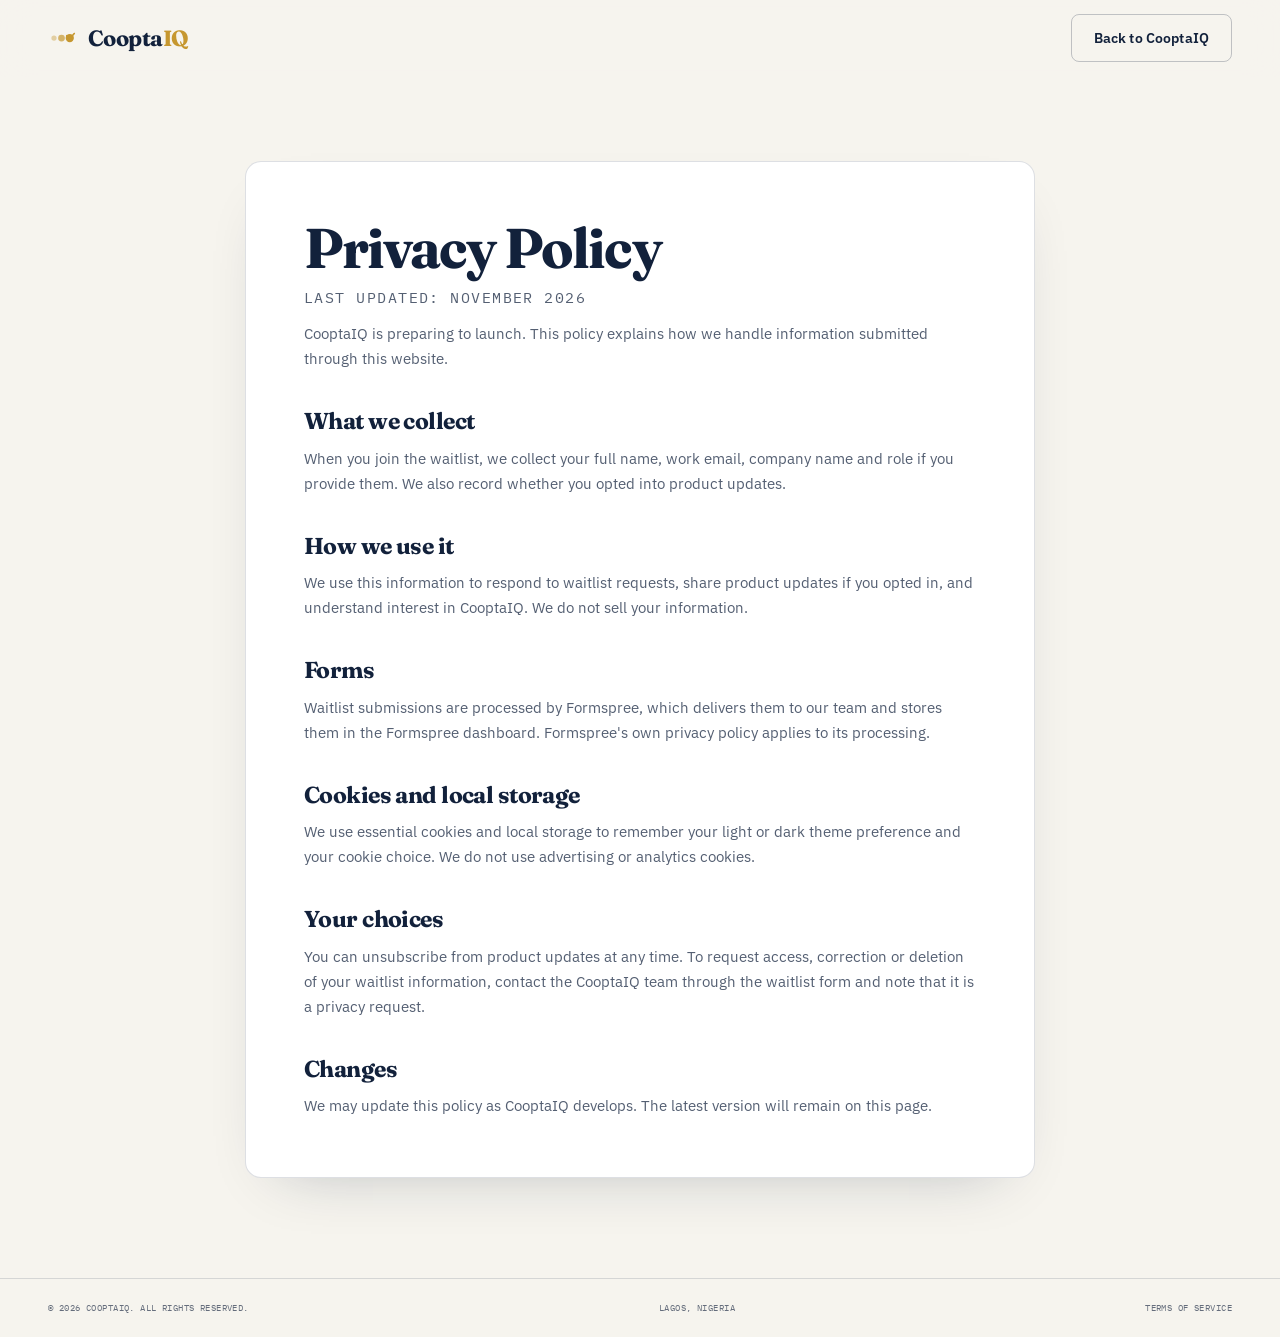
==== privacy.html @ c696b738 "Redesign landing page for broader CooptaIQ platform" ====
<!DOCTYPE html>
<html lang="en" data-theme="light">
<head>
  <meta charset="UTF-8">
  <meta name="viewport" content="width=device-width, initial-scale=1.0">
  <title>Privacy Policy — CooptaIQ</title>
  <meta name="description" content="How CooptaIQ handles information submitted through the CooptaIQ waitlist.">
  <meta name="theme-color" content="#F6F4EE">
  <script>
    (function () {
      var saved = null;
      try { saved = localStorage.getItem('cooptaiq-theme'); } catch (error) {}
      if (saved !== 'light' && saved !== 'dark') {
        var match = document.cookie.match(/(?:^|; )cooptaiq_theme=(light|dark)/);
        saved = match ? match[1] : null;
      }
      if (saved === 'light' || saved === 'dark') {
        document.documentElement.setAttribute('data-theme', saved);
        if (saved === 'dark') {
          document.querySelector('meta[name="theme-color"]').setAttribute('content', '#12213B');
        }
      }
    })();
  </script>
  <link rel="icon" href="assets/favicon.svg" type="image/svg+xml">
  <link rel="preconnect" href="https://fonts.googleapis.com">
  <link rel="preconnect" href="https://fonts.gstatic.com" crossorigin>
  <link href="https://fonts.googleapis.com/css2?family=Fraunces:ital,opsz,wght@0,9..144,400;0,9..144,600;0,9..144,700;1,9..144,400;1,9..144,600&family=IBM+Plex+Mono:wght@400;500&family=IBM+Plex+Sans:wght@400;500;600&display=swap" rel="stylesheet">
  <link rel="stylesheet" href="styles.css">
</head>
<body>
  <a class="skip-link" href="#main">Skip to content</a>

  <header class="site-header">
    <div class="container header-inner">
      <a class="brand" href="index.html" aria-label="CooptaIQ home">
        <svg class="brand-mark" width="30" height="30" viewBox="0 0 40 40" fill="none" aria-hidden="true">
          <circle cx="8" cy="20" r="3.5" fill="#C6972F" opacity="0.4"/>
          <circle cx="18" cy="20" r="4.5" fill="#C6972F" opacity="0.7"/>
          <circle cx="29" cy="20" r="5.5" fill="#C6972F"/>
          <polyline points="25,17 29,21 35,14" stroke="#C6972F" stroke-width="2.2" stroke-linecap="round" stroke-linejoin="round"/>
        </svg>
        <span class="brand-word">Coopta<span>IQ</span></span>
      </a>
      <a class="btn btn--secondary" href="index.html">Back to CooptaIQ</a>
    </div>
  </header>

  <main class="legal-main" id="main">
    <div class="container">
      <article class="legal-card">
        <h1>Privacy Policy</h1>
        <p class="legal-meta">Last updated: November 2026</p>

        <p>CooptaIQ is preparing to launch. This policy explains how we handle information submitted through this website.</p>

        <h2>What we collect</h2>
        <p>When you join the waitlist, we collect your full name, work email, company name and role if you provide them. We also record whether you opted into product updates.</p>

        <h2>How we use it</h2>
        <p>We use this information to respond to waitlist requests, share product updates if you opted in, and understand interest in CooptaIQ. We do not sell your information.</p>

        <h2>Forms</h2>
        <p>Waitlist submissions are processed by Formspree, which delivers them to our team and stores them in the Formspree dashboard. Formspree's own privacy policy applies to its processing.</p>

        <h2>Cookies and local storage</h2>
        <p>We use essential cookies and local storage to remember your light or dark theme preference and your cookie choice. We do not use advertising or analytics cookies.</p>

        <h2>Your choices</h2>
        <p>You can unsubscribe from product updates at any time. To request access, correction or deletion of your waitlist information, contact the CooptaIQ team through the waitlist form and note that it is a privacy request.</p>

        <h2>Changes</h2>
        <p>We may update this policy as CooptaIQ develops. The latest version will remain on this page.</p>
      </article>
    </div>
  </main>

  <footer class="legal-footer">
    <div class="container">
      <p>&copy; 2026 CooptaIQ. All rights reserved.</p>
      <p>Lagos, Nigeria</p>
      <a href="terms.html">Terms of Service</a>
    </div>
  </footer>
</body>
</html>
---- styles.css ----
/* =========================================================
   CooptaIQ — landing page
   Brand system: Ink Navy / Brass / Paper
   ========================================================= */

*, *::before, *::after { box-sizing: border-box; }
* { margin: 0; }

:root {
  --navy: #12213B;
  --navy-80: #1E3558;
  --navy-60: #2A4A7A;
  --brass: #C6972F;
  --brass-light: #E8C06A;
  --brass-tint: #FDF3DC;
  --paper: #F6F4EE;
  --paper-dark: #ECEAE3;
  --white: #FFFFFF;
  --slate: #6B7280;

  --page: #F6F4EE;
  --surface: #FFFFFF;
  --soft: #ECEAE3;
  --ink: #12213B;
  --muted: rgba(18, 33, 59, 0.72);
  --faint: rgba(18, 33, 59, 0.64);
  --line: rgba(18, 33, 59, 0.14);
  --line-strong: rgba(18, 33, 59, 0.24);
  --header-bg: rgba(246, 244, 238, 0.92);
  --hero-bg: #F6F4EE;
  --hero-ink: #12213B;
  --band-bg: #12213B;
  --band-ink: #F6F4EE;
  --band-muted: rgba(246, 244, 238, 0.74);
  --band-faint: rgba(246, 244, 238, 0.54);
  --band-line: rgba(246, 244, 238, 0.16);
  --band-card: rgba(246, 244, 238, 0.055);
  --cta-bg: #12213B;
  --cta-ink: #F6F4EE;
  --panel: #F6F4EE;
  --footer-bg: #12213B;
  --footer-ink: #F6F4EE;
  --focus: #12213B;
  --shadow: 0 24px 60px -36px rgba(18, 33, 59, 0.3);
  --shadow-lg: 0 42px 100px -46px rgba(18, 33, 59, 0.46);

  --serif: "Fraunces", "Iowan Old Style", Georgia, serif;
  --sans: "IBM Plex Sans", "Helvetica Neue", Arial, sans-serif;
  --mono: "IBM Plex Mono", "Courier New", monospace;
  --max: 1200px;
  --gutter: clamp(20px, 4vw, 48px);
  --radius: 16px;
  --radius-sm: 8px;
  --ease: cubic-bezier(0.22, 0.61, 0.36, 1);
}

[data-theme="dark"] {
  --page: #12213B;
  --surface: #1E3558;
  --soft: #1E3558;
  --ink: #F6F4EE;
  --muted: rgba(246, 244, 238, 0.74);
  --faint: rgba(246, 244, 238, 0.55);
  --line: rgba(246, 244, 238, 0.16);
  --line-strong: rgba(246, 244, 238, 0.28);
  --header-bg: rgba(18, 33, 59, 0.92);
  --hero-bg: #12213B;
  --hero-ink: #FFFFFF;
  --band-bg: #1E3558;
  --band-ink: #F6F4EE;
  --band-muted: rgba(246, 244, 238, 0.74);
  --band-faint: rgba(246, 244, 238, 0.55);
  --band-line: rgba(246, 244, 238, 0.16);
  --band-card: rgba(246, 244, 238, 0.06);
  --cta-bg: #1E3558;
  --cta-ink: #F6F4EE;
  --panel: #F6F4EE;
  --footer-bg: #12213B;
  --footer-ink: #F6F4EE;
  --focus: #E8C06A;
  --shadow: 0 24px 60px -32px rgba(0, 0, 0, 0.55);
  --shadow-lg: 0 42px 100px -42px rgba(0, 0, 0, 0.72);
}

html {
  scroll-behavior: smooth;
  -webkit-text-size-adjust: 100%;
  color-scheme: light;
}

[data-theme="dark"] { color-scheme: dark; }

body {
  min-height: 100vh;
  background: var(--page);
  color: var(--ink);
  font-family: var(--sans);
  font-size: 16px;
  line-height: 1.65;
  -webkit-font-smoothing: antialiased;
  text-rendering: optimizeLegibility;
}

img, svg { display: block; }
a { color: inherit; }
button, input { font: inherit; color: inherit; }
button { cursor: pointer; }
ul, ol { list-style: none; padding: 0; }
[hidden] { display: none !important; }

::selection { background: var(--brass); color: var(--navy); }

:focus-visible {
  outline: 2px solid var(--focus);
  outline-offset: 3px;
}

.section--band :focus-visible,
.site-footer :focus-visible {
  outline-color: var(--brass-light);
}

.product-frame :focus-visible,
.waitlist-card :focus-visible,
.cookie-banner :focus-visible {
  outline-color: var(--navy);
}

main:focus { outline: none; }

.container {
  width: min(calc(100% - (var(--gutter) * 2)), var(--max));
  margin-inline: auto;
}

.sr-only {
  position: absolute !important;
  width: 1px;
  height: 1px;
  padding: 0;
  margin: -1px;
  overflow: hidden;
  clip: rect(0, 0, 0, 0);
  white-space: nowrap;
  border: 0;
}

.skip-link {
  position: fixed;
  top: 14px;
  left: 14px;
  z-index: 200;
  display: inline-flex;
  align-items: center;
  min-height: 44px;
  padding: 10px 16px;
  background: var(--brass);
  color: var(--navy);
  font-family: var(--mono);
  font-size: 12px;
  text-decoration: none;
  transform: translateY(-180%);
  transition: transform 180ms var(--ease);
}
.skip-link:focus { transform: translateY(0); }

/* =========================================================
   Typography
   ========================================================= */

h1, h2, h3, h4 {
  font-family: var(--serif);
  color: inherit;
  font-weight: 700;
  letter-spacing: -0.025em;
  line-height: 1.06;
}

h1 {
  font-size: clamp(44px, 5.4vw, 72px);
  line-height: 0.99;
  letter-spacing: -0.035em;
}

h2 {
  font-size: clamp(34px, 3.9vw, 52px);
  line-height: 1.05;
}

h3 {
  font-size: clamp(20px, 2vw, 24px);
  line-height: 1.18;
  letter-spacing: -0.02em;
}

p { color: inherit; }

.eyebrow,
.kicker {
  display: flex;
  align-items: center;
  gap: 10px;
  color: var(--ink);
  font-family: var(--mono);
  font-size: 10.5px;
  font-weight: 500;
  line-height: 1.4;
  letter-spacing: 0.17em;
  text-transform: uppercase;
}

.eyebrow { margin-bottom: 24px; }

.eyebrow-rule,
.kicker::before {
  content: "";
  width: 22px;
  height: 1px;
  flex: 0 0 auto;
  background: var(--brass);
}

.kicker { margin-bottom: 16px; }

[data-theme="dark"] .kicker,
[data-theme="dark"] .eyebrow { color: var(--brass); }

.section--band .kicker,
.section--waitlist .kicker { color: var(--brass); }

.section-head {
  display: grid;
  grid-template-columns: minmax(0, 1.1fr) minmax(0, 0.9fr);
  gap: clamp(30px, 5vw, 72px);
  align-items: end;
  margin-bottom: clamp(40px, 5vw, 58px);
}

.section-head h2 { max-width: 660px; }

.section-head > p {
  max-width: 430px;
  color: var(--muted);
  font-size: 15.5px;
  line-height: 1.7;
}

.section-head--dark .kicker { color: var(--brass); }
.section-head--dark h2 { color: var(--band-ink); }
.section-head--dark > p { color: var(--band-muted); }

/* =========================================================
   Buttons
   ========================================================= */

.btn {
  display: inline-flex;
  align-items: center;
  justify-content: center;
  min-height: 48px;
  padding: 0 22px;
  border: 1px solid transparent;
  border-radius: 8px;
  font-family: var(--sans);
  font-size: 14px;
  font-weight: 600;
  line-height: 1;
  letter-spacing: 0.01em;
  text-decoration: none;
  white-space: nowrap;
  transition: background-color 180ms var(--ease),
              border-color 180ms var(--ease),
              color 180ms var(--ease),
              transform 120ms var(--ease);
}

.btn:active { transform: scale(0.985); }

.btn--primary {
  background: var(--brass);
  border-color: var(--brass);
  color: var(--navy);
}
.btn--primary:hover { background: var(--brass-light); border-color: var(--brass-light); }

.btn--secondary {
  background: transparent;
  border-color: var(--line-strong);
  color: var(--ink);
}
.btn--secondary:hover {
  background: var(--soft);
  border-color: var(--line-strong);
}

.btn--full { width: 100%; }

.btn:disabled {
  opacity: 0.65;
  cursor: wait;
  transform: none;
}

.text-link {
  display: inline-flex;
  align-items: center;
  min-height: 44px;
  color: var(--brass);
  font-size: 13.5px;
  font-weight: 600;
  text-decoration: none;
  border-bottom: 1px solid rgba(198, 151, 47, 0.55);
}
.text-link:hover { color: var(--ink); }

/* =========================================================
   Header
   ========================================================= */

.site-header {
  position: sticky;
  top: 0;
  z-index: 100;
  background: var(--header-bg);
  border-bottom: 1px solid transparent;
  backdrop-filter: blur(16px);
  -webkit-backdrop-filter: blur(16px);
  transition: background-color 200ms var(--ease), border-color 200ms var(--ease);
}

.site-header.is-scrolled { border-bottom-color: var(--line); }

.header-inner {
  display: flex;
  align-items: center;
  justify-content: space-between;
  gap: 24px;
  min-height: 76px;
}

.header-actions {
  display: flex;
  align-items: center;
  gap: 10px;
  flex: 0 0 auto;
}

.brand {
  display: inline-flex;
  align-items: center;
  gap: 10px;
  min-height: 44px;
  flex: 0 0 auto;
  color: var(--ink);
  text-decoration: none;
}

.brand-word {
  font-family: var(--serif);
  font-size: 22px;
  font-weight: 700;
  line-height: 1;
  letter-spacing: -0.025em;
}
.brand-word span { color: var(--brass); }

.site-nav {
  display: flex;
  align-items: center;
  gap: 24px;
}

.site-nav > a:not(.btn) {
  position: relative;
  padding: 8px 0;
  color: var(--muted);
  font-size: 13.5px;
  font-weight: 500;
  text-decoration: none;
  transition: color 160ms var(--ease);
}

.site-nav > a:not(.btn)::after {
  content: "";
  position: absolute;
  left: 0;
  right: 0;
  bottom: 1px;
  height: 1px;
  background: var(--brass);
  transform: scaleX(0);
  transform-origin: left;
  transition: transform 200ms var(--ease);
}

.site-nav > a:not(.btn):hover,
.site-nav > a:not(.btn).is-active { color: var(--ink); }
.site-nav > a:not(.btn):hover::after,
.site-nav > a:not(.btn).is-active::after { transform: scaleX(1); }

.nav-cta {
  min-height: 44px;
  padding: 0 17px;
  font-size: 13px;
}

.theme-toggle,
.menu-toggle {
  display: inline-flex;
  align-items: center;
  justify-content: center;
  width: 44px;
  height: 44px;
  flex: 0 0 auto;
  padding: 0;
  border-radius: 8px;
  transition: background-color 180ms var(--ease),
              border-color 180ms var(--ease),
              transform 120ms var(--ease);
}

.theme-toggle {
  background: var(--navy);
  border: 1px solid var(--navy);
}
[data-theme="dark"] .theme-toggle {
  background: transparent;
  border-color: var(--line-strong);
}

.theme-toggle:hover { border-color: var(--brass); }
[data-theme="dark"] .theme-toggle:hover { background: rgba(246, 244, 238, 0.08); }
.theme-toggle:active { transform: scale(0.96); }

.theme-icon { object-fit: contain; }
.theme-icon--sun { display: block; width: 32px; height: 32px; }
.theme-icon--moon { display: none; width: 20px; height: 23px; }
[data-theme="dark"] .theme-icon--sun { display: none; }
[data-theme="dark"] .theme-icon--moon { display: block; }

.menu-toggle {
  display: none;
  background: transparent;
  border: 1px solid var(--line-strong);
}

.menu-icon {
  display: flex;
  flex-direction: column;
  justify-content: center;
  gap: 5px;
  width: 18px;
  height: 14px;
}
.menu-icon span {
  display: block;
  width: 100%;
  height: 1.5px;
  background: var(--ink);
  transition: transform 220ms var(--ease), opacity 160ms var(--ease);
}
.menu-toggle[aria-expanded="true"] .menu-icon span:first-child {
  transform: translateY(3.25px) rotate(45deg);
}
.menu-toggle[aria-expanded="true"] .menu-icon span:last-child {
  transform: translateY(-3.25px) rotate(-45deg);
}

/* =========================================================
   Hero
   ========================================================= */

.hero {
  position: relative;
  overflow: hidden;
  padding: clamp(58px, 7vw, 96px) 0 clamp(60px, 7vw, 92px);
  background: var(--hero-bg);
  border-bottom: 1px solid var(--line);
}

.hero::before {
  content: "";
  position: absolute;
  inset: 0;
  pointer-events: none;
  background:
    radial-gradient(ellipse 46% 58% at 80% 22%, rgba(198, 151, 47, 0.13), transparent 68%),
    linear-gradient(180deg, rgba(198, 151, 47, 0.035), transparent 44%);
}

.hero-grid {
  position: relative;
  z-index: 1;
  display: grid;
  grid-template-columns: minmax(0, 1.02fr) minmax(0, 0.98fr);
  gap: clamp(42px, 5.5vw, 76px);
  align-items: center;
}

.hero-copy { max-width: 650px; }
.hero h1 { max-width: 720px; color: var(--hero-ink); }

.hero-accent {
  background-image: linear-gradient(transparent 74%, rgba(198, 151, 47, 0.22) 74%);
  -webkit-box-decoration-break: clone;
  box-decoration-break: clone;
}

[data-theme="dark"] .hero-accent {
  color: var(--brass);
  background-image: none;
}

.hero-lede {
  max-width: 580px;
  margin-top: 24px;
  color: var(--muted);
  font-size: 17px;
  line-height: 1.7;
}
[data-theme="dark"] .hero-lede { color: var(--band-muted); }

.hero-actions {
  display: flex;
  flex-wrap: wrap;
  gap: 10px;
  margin-top: 32px;
}

.hero-note {
  display: flex;
  align-items: center;
  gap: 8px;
  margin-top: 22px;
  color: var(--faint);
  font-family: var(--mono);
  font-size: 9.5px;
  line-height: 1.5;
  letter-spacing: 0.08em;
  text-transform: uppercase;
}
[data-theme="dark"] .hero-note { color: var(--band-faint); }

.hero-note-dot {
  width: 5px;
  height: 5px;
  flex: 0 0 auto;
  background: var(--brass);
  border-radius: 50%;
}

.hero-visual {
  position: relative;
  min-width: 0;
}

.preview-label {
  display: inline-flex;
  align-items: center;
  gap: 7px;
  margin-bottom: 10px;
  color: var(--faint);
  font-family: var(--mono);
  font-size: 9px;
  letter-spacing: 0.12em;
  text-transform: uppercase;
}
[data-theme="dark"] .preview-label { color: var(--band-faint); }

.preview-label::before {
  content: "";
  width: 5px;
  height: 5px;
  background: var(--brass);
  border-radius: 50%;
}

/* Dashboard mock */

.dash {
  display: grid;
  grid-template-columns: 118px minmax(0, 1fr);
  width: 100%;
  overflow: hidden;
  background: #FFFFFF;
  border: 1px solid rgba(18, 33, 59, 0.14);
  border-radius: 18px;
  box-shadow: var(--shadow-lg);
  color: #12213B;
}

.dash-side {
  display: flex;
  flex-direction: column;
  gap: 28px;
  padding: 18px 14px;
  background: #12213B;
  color: #F6F4EE;
}

.dash-brand {
  display: flex;
  align-items: center;
  gap: 7px;
  font-family: var(--serif);
  font-size: 13px;
  font-weight: 700;
  letter-spacing: -0.02em;
}

.dash-brand-mark {
  display: inline-flex;
  align-items: center;
  gap: 2px;
}
.dash-brand-mark i {
  display: block;
  width: 4px;
  height: 4px;
  background: #C6972F;
  border-radius: 50%;
}
.dash-brand-mark i:nth-child(1) { opacity: 0.4; }
.dash-brand-mark i:nth-child(2) { opacity: 0.7; }
.dash-brand-mark i:nth-child(3) { width: 5px; height: 5px; }

.dash-menu {
  display: flex;
  flex-direction: column;
  gap: 3px;
}

.dash-link {
  display: flex;
  align-items: center;
  gap: 7px;
  padding: 7px 8px;
  border-radius: 5px;
  color: rgba(246, 244, 238, 0.58);
  font-size: 10px;
  line-height: 1.3;
}
.dash-link.is-active {
  background: rgba(246, 244, 238, 0.09);
  color: #F6F4EE;
}
.dash-dot {
  width: 4px;
  height: 4px;
  flex: 0 0 auto;
  background: currentColor;
  border-radius: 50%;
  opacity: 0.65;
}
.dash-link.is-active .dash-dot { background: #C6972F; opacity: 1; }

.dash-user {
  display: flex;
  align-items: center;
  gap: 8px;
  margin-top: auto;
  padding-top: 14px;
  border-top: 1px solid rgba(246, 244, 238, 0.12);
}
.dash-user strong,
.dash-user small { display: block; }
.dash-user strong { font-size: 10px; font-weight: 500; }
.dash-user small { color: rgba(246, 244, 238, 0.48); font-size: 9px; }

.avatar {
  display: inline-flex;
  align-items: center;
  justify-content: center;
  width: 28px;
  height: 28px;
  flex: 0 0 auto;
  border-radius: 50%;
  background: #12213B;
  color: #F6F4EE;
  font-family: var(--mono);
  font-size: 8.5px;
  letter-spacing: 0.02em;
}
.avatar--sm { width: 22px; height: 22px; font-size: 7px; }

.dash-main {
  min-width: 0;
  padding: 18px;
  background: #F6F4EE;
}

.dash-top {
  display: flex;
  align-items: flex-start;
  justify-content: space-between;
  gap: 12px;
  margin-bottom: 16px;
}

.dash-eyebrow {
  margin-bottom: 3px;
  color: rgba(18, 33, 59, 0.68);
  font-family: var(--mono);
  font-size: 7.5px;
  letter-spacing: 0.11em;
  text-transform: uppercase;
}

.dash-greeting {
  color: #12213B;
  font-family: var(--serif);
  font-size: 20px;
  font-weight: 700;
  line-height: 1.1;
  letter-spacing: -0.02em;
}

.dash-pill {
  display: inline-flex;
  align-items: center;
  flex: 0 0 auto;
  padding: 4px 7px;
  background: #FDF3DC;
  border: 1px solid rgba(198, 151, 47, 0.38);
  border-radius: 999px;
  color: rgba(18, 33, 59, 0.72);
  font-family: var(--mono);
  font-size: 6.8px;
  letter-spacing: 0.04em;
  text-transform: uppercase;
}

.dash-stats {
  display: grid;
  grid-template-columns: repeat(3, minmax(0, 1fr));
  gap: 8px;
  margin-bottom: 10px;
}

.dash-stat {
  min-width: 0;
  padding: 10px;
  background: #FFFFFF;
  border: 1px solid rgba(18, 33, 59, 0.1);
  border-radius: 8px;
}
.dash-stat span {
  display: block;
  color: rgba(18, 33, 59, 0.55);
  font-family: var(--mono);
  font-size: 6.8px;
  letter-spacing: 0.08em;
  text-transform: uppercase;
}
.dash-stat strong {
  display: block;
  margin-top: 3px;
  color: #12213B;
  font-family: var(--serif);
  font-size: 21px;
  line-height: 1;
}
.dash-stat small {
  display: block;
  margin-top: 3px;
  overflow: hidden;
  color: rgba(18, 33, 59, 0.5);
  font-size: 7.5px;
  line-height: 1.3;
  text-overflow: ellipsis;
  white-space: nowrap;
}

.dash-columns {
  display: grid;
  grid-template-columns: 1fr 1fr;
  gap: 10px;
}

.dash-card {
  min-width: 0;
  padding: 11px;
  background: #FFFFFF;
  border: 1px solid rgba(18, 33, 59, 0.1);
  border-radius: 8px;
}
.dash-people { grid-column: 1 / -1; }

.dash-card-head {
  display: flex;
  align-items: baseline;
  justify-content: space-between;
  gap: 10px;
  margin-bottom: 7px;
}
.dash-card-head .dash-card-title {
  color: #12213B;
  font-family: var(--sans);
  font-size: 9px;
  font-weight: 600;
  letter-spacing: 0;
}
.dash-card-head span {
  color: rgba(18, 33, 59, 0.45);
  font-family: var(--mono);
  font-size: 6.5px;
  letter-spacing: 0.04em;
  text-transform: uppercase;
}

.dash-person {
  display: flex;
  align-items: center;
  gap: 7px;
  padding: 5px 0;
  border-top: 1px solid rgba(18, 33, 59, 0.07);
}
.dash-person > span:nth-child(2) { min-width: 0; flex: 1; }
.dash-person strong,
.dash-person small { display: block; }
.dash-person strong {
  overflow: hidden;
  color: #12213B;
  font-size: 8.5px;
  font-weight: 600;
  line-height: 1.3;
  text-overflow: ellipsis;
  white-space: nowrap;
}
.dash-person small { color: rgba(18, 33, 59, 0.5); font-size: 7.5px; }

.mini-pill {
  display: inline-flex;
  align-items: center;
  flex: 0 0 auto;
  padding: 2px 5px;
  background: #12213B;
  border-radius: 999px;
  color: #F6F4EE;
  font-family: var(--mono);
  font-size: 6.3px;
  letter-spacing: 0.03em;
  text-transform: uppercase;
}
.mini-pill--soft {
  background: #ECEAE3;
  color: rgba(18, 33, 59, 0.62);
}

.mini-progress { margin-top: 8px; }
.mini-progress:first-of-type { margin-top: 0; }
.mini-progress > div:first-child {
  display: flex;
  align-items: baseline;
  justify-content: space-between;
  gap: 8px;
  margin-bottom: 4px;
}
.mini-progress span {
  overflow: hidden;
  color: rgba(18, 33, 59, 0.65);
  font-size: 7.5px;
  text-overflow: ellipsis;
  white-space: nowrap;
}
.mini-progress b {
  color: #12213B;
  font-family: var(--mono);
  font-size: 7px;
  font-weight: 500;
}
.bar {
  height: 3px;
  overflow: hidden;
  background: rgba(18, 33, 59, 0.1);
  border-radius: 999px;
}
.bar i {
  display: block;
  height: 100%;
  background: #C6972F;
  border-radius: inherit;
}

.dash-course {
  display: flex;
  align-items: center;
  gap: 7px;
  padding: 5px 0;
  border-top: 1px solid rgba(18, 33, 59, 0.07);
}
.dash-course:first-of-type { border-top: 0; }
.course-mark {
  display: inline-flex;
  align-items: center;
  justify-content: center;
  width: 18px;
  height: 18px;
  flex: 0 0 auto;
  background: #FDF3DC;
  border-radius: 4px;
  color: #12213B;
  font-family: var(--mono);
  font-size: 6.5px;
}
.dash-course > span:last-child { min-width: 0; }
.dash-course strong,
.dash-course small { display: block; }
.dash-course strong {
  overflow: hidden;
  color: #12213B;
  font-size: 8px;
  font-weight: 600;
  line-height: 1.3;
  text-overflow: ellipsis;
  white-space: nowrap;
}
.dash-course small { color: rgba(18, 33, 59, 0.5); font-size: 7px; }

/* =========================================================
   Sections
   ========================================================= */

.section {
  padding: clamp(72px, 8vw, 108px) 0;
  scroll-margin-top: 92px;
}

.section--what { background: var(--page); }
.section--white { background: var(--surface); }
.section--who { background: var(--page); }
.section--soft { background: var(--soft); }

[data-theme="dark"] .section--white {
  background: var(--page);
  border-top: 1px solid var(--line);
}

.section--band {
  background: var(--band-bg);
  color: var(--band-ink);
}

.section--waitlist {
  position: relative;
  overflow: hidden;
  background: var(--cta-bg);
  color: var(--cta-ink);
}

.section--waitlist::before {
  content: "";
  position: absolute;
  inset: 0;
  pointer-events: none;
  background: radial-gradient(ellipse 55% 70% at 88% 18%, rgba(198, 151, 47, 0.14), transparent 70%);
}

/* =========================================================
   What we do
   ========================================================= */

.feature-grid {
  display: grid;
  grid-template-columns: repeat(2, minmax(0, 1fr));
  gap: 16px;
}

.feature-card {
  display: flex;
  flex-direction: column;
  padding: clamp(22px, 3vw, 30px);
  background: var(--surface);
  border: 1px solid var(--line);
  border-radius: var(--radius);
  box-shadow: var(--shadow);
  transition: transform 220ms var(--ease), box-shadow 220ms var(--ease);
}
.feature-card:hover {
  transform: translateY(-3px);
  box-shadow: var(--shadow-lg);
}

.feature-top {
  display: flex;
  align-items: flex-start;
  justify-content: space-between;
  gap: 16px;
  margin-bottom: 22px;
}

.feature-icon {
  display: inline-flex;
  align-items: center;
  justify-content: center;
  width: 46px;
  height: 46px;
  flex: 0 0 auto;
  background: var(--brass-tint);
  border-radius: 12px;
  color: var(--navy);
}
[data-theme="dark"] .feature-icon {
  background: rgba(198, 151, 47, 0.14);
  color: var(--brass-light);
}
.feature-icon svg { width: 22px; height: 22px; stroke: currentColor; stroke-width: 1.7; stroke-linecap: round; stroke-linejoin: round; }

.feature-num {
  color: var(--faint);
  font-family: var(--mono);
  font-size: 9.5px;
  letter-spacing: 0.1em;
}

.feature-card h3 { max-width: 330px; margin-bottom: 10px; color: var(--ink); }
.feature-card p { max-width: 440px; color: var(--muted); font-size: 14.5px; line-height: 1.65; }

.chip-list {
  display: flex;
  flex-wrap: wrap;
  gap: 6px;
  margin-top: auto;
  padding-top: 22px;
}
.chip-list li {
  padding: 5px 9px;
  background: var(--page);
  border: 1px solid var(--line);
  border-radius: 999px;
  color: var(--faint);
  font-family: var(--mono);
  font-size: 8.5px;
  letter-spacing: 0.04em;
  text-transform: uppercase;
}

.section-note {
  max-width: 840px;
  margin-top: 24px;
  padding: 16px 18px;
  background: var(--surface);
  border: 1px solid var(--line);
  border-left: 3px solid var(--brass);
  border-radius: 10px;
  color: var(--muted);
  font-size: 13px;
  line-height: 1.6;
}
.section-note strong { color: var(--ink); font-weight: 600; }

/* =========================================================
   How it works
   ========================================================= */

.step-grid {
  display: grid;
  grid-template-columns: repeat(3, minmax(0, 1fr));
  gap: 14px;
}

.step-card {
  display: flex;
  flex-direction: column;
  padding: 24px;
  background: var(--band-card);
  border: 1px solid var(--band-line);
  border-radius: var(--radius);
}

.step-top {
  display: flex;
  align-items: center;
  justify-content: space-between;
  margin-bottom: 26px;
}

.step-number {
  color: var(--brass);
  font-family: var(--mono);
  font-size: 10px;
  letter-spacing: 0.12em;
}

[data-theme="dark"] .step-number { color: var(--brass-light); }

.step-dot {
  width: 8px;
  height: 8px;
  background: var(--brass);
  border-radius: 50%;
  box-shadow: 0 0 0 4px rgba(198, 151, 47, 0.14);
}

.step-card h3 { color: var(--band-ink); margin-bottom: 10px; }
.step-card p { max-width: 300px; color: var(--band-muted); font-size: 14px; line-height: 1.62; }

.mini-ui {
  margin-top: 22px;
  padding: 13px;
  background: #FFFFFF;
  border-radius: 10px;
  color: #12213B;
  box-shadow: 0 16px 36px -28px rgba(0, 0, 0, 0.5);
}
.mini-ui-head {
  display: flex;
  align-items: baseline;
  justify-content: space-between;
  gap: 8px;
  margin-bottom: 8px;
  padding-bottom: 7px;
  border-bottom: 1px solid rgba(18, 33, 59, 0.08);
}
.mini-ui-head span:first-child {
  color: #12213B;
  font-family: var(--mono);
  font-size: 7.5px;
  font-weight: 500;
  letter-spacing: 0.07em;
  text-transform: uppercase;
}
.mini-ui-head span:last-child {
  color: rgba(18, 33, 59, 0.45);
  font-family: var(--mono);
  font-size: 6.5px;
}
.mini-person,
.mini-activity {
  display: flex;
  align-items: center;
  gap: 7px;
  padding: 5px 0;
  border-top: 1px solid rgba(18, 33, 59, 0.07);
}
.mini-person:first-of-type,
.mini-activity:first-of-type { border-top: 0; }
.mini-person > span:nth-child(2),
.mini-activity > span:nth-child(2) { min-width: 0; flex: 1; }
.mini-person strong,
.mini-person small,
.mini-activity strong,
.mini-activity small { display: block; }
.mini-person strong,
.mini-activity strong {
  overflow: hidden;
  color: #12213B;
  font-size: 8.5px;
  font-weight: 600;
  line-height: 1.3;
  text-overflow: ellipsis;
  white-space: nowrap;
}
.mini-person small,
.mini-activity small { color: rgba(18, 33, 59, 0.5); font-size: 7.5px; }
.mini-activity-icon {
  display: inline-flex;
  align-items: center;
  justify-content: center;
  width: 20px;
  height: 20px;
  flex: 0 0 auto;
  background: #FDF3DC;
  border-radius: 4px;
  color: #12213B;
  font-family: var(--mono);
  font-size: 7px;
}

/* =========================================================
   Product preview
   ========================================================= */

.product-tabs {
  display: flex;
  gap: 4px;
  width: fit-content;
  max-width: 100%;
  margin-bottom: 16px;
  padding: 5px;
  overflow-x: auto;
  background: var(--soft);
  border: 1px solid var(--line);
  border-radius: 10px;
  scrollbar-width: none;
}
.product-tabs::-webkit-scrollbar { display: none; }

.product-tab {
  flex: 0 0 auto;
  padding: 9px 15px;
  background: transparent;
  border: 0;
  border-radius: 7px;
  color: var(--muted);
  font-family: var(--sans);
  font-size: 12.5px;
  font-weight: 500;
  line-height: 1;
  transition: background-color 180ms var(--ease), color 180ms var(--ease);
}
.product-tab:hover { color: var(--ink); }
.product-tab.is-active {
  background: var(--ink);
  color: var(--page);
}

.product-frame {
  display: grid;
  grid-template-columns: 170px minmax(0, 1fr);
  overflow: hidden;
  background: #FFFFFF;
  border: 1px solid rgba(18, 33, 59, 0.14);
  border-radius: 20px;
  box-shadow: var(--shadow-lg);
  color: #12213B;
}

.product-side {
  display: flex;
  flex-direction: column;
  gap: 32px;
  padding: 24px 18px;
  background: #12213B;
  color: #F6F4EE;
}

.product-side-brand {
  display: flex;
  align-items: center;
  gap: 8px;
  font-family: var(--serif);
  font-size: 15px;
  font-weight: 700;
  letter-spacing: -0.02em;
}

.product-side-nav {
  display: flex;
  flex-direction: column;
  gap: 3px;
}
.product-side-nav span {
  display: flex;
  align-items: center;
  gap: 8px;
  padding: 9px 10px;
  border-radius: 6px;
  color: rgba(246, 244, 238, 0.74);
  font-size: 11px;
}
.product-side-nav span.is-active {
  background: rgba(246, 244, 238, 0.09);
  color: #F6F4EE;
}
.product-side-nav span.is-active .dash-dot { background: #C6972F; opacity: 1; }

.product-side-foot {
  margin-top: auto;
  color: rgba(246, 244, 238, 0.62);
  font-family: var(--mono);
  font-size: 8px;
  letter-spacing: 0.09em;
  text-transform: uppercase;
}

.product-main {
  min-width: 0;
  padding: 24px;
  background: #F6F4EE;
}

.product-topbar {
  display: flex;
  align-items: flex-start;
  justify-content: space-between;
  gap: 16px;
  margin-bottom: 20px;
}
.product-title {
  color: #12213B;
  font-family: var(--serif);
  font-size: 24px;
  font-weight: 700;
  line-height: 1.1;
  letter-spacing: -0.025em;
}

.product-panel[hidden] { display: none !important; }
.product-panel.is-entering { animation: panel-in 260ms var(--ease) both; }

.product-stats {
  display: grid;
  grid-template-columns: repeat(3, minmax(0, 1fr));
  gap: 10px;
  margin-bottom: 12px;
}
.product-stats > div {
  padding: 15px;
  background: #FFFFFF;
  border: 1px solid rgba(18, 33, 59, 0.1);
  border-radius: 10px;
}
.product-stats span {
  display: block;
  color: rgba(18, 33, 59, 0.68);
  font-family: var(--mono);
  font-size: 7.5px;
  letter-spacing: 0.09em;
  text-transform: uppercase;
}
.product-stats strong {
  display: block;
  margin-top: 4px;
  color: #12213B;
  font-family: var(--serif);
  font-size: 26px;
  line-height: 1;
}
.product-stats small { display: block; margin-top: 4px; color: rgba(18, 33, 59, 0.5); font-size: 8px; }

.product-columns {
  display: grid;
  grid-template-columns: 1.15fr 0.85fr;
  gap: 10px;
}

.product-card {
  min-width: 0;
  padding: 16px;
  background: #FFFFFF;
  border: 1px solid rgba(18, 33, 59, 0.1);
  border-radius: 10px;
}
.product-card--full { padding: 18px; }

.product-card-head {
  display: flex;
  align-items: baseline;
  justify-content: space-between;
  gap: 10px;
  margin-bottom: 12px;
  padding-bottom: 9px;
  border-bottom: 1px solid rgba(18, 33, 59, 0.08);
}
.product-card-head .product-card-title {
  color: #12213B;
  font-family: var(--sans);
  font-size: 11px;
  font-weight: 600;
  letter-spacing: 0;
}
.product-card-head span { color: rgba(18, 33, 59, 0.45); font-family: var(--mono); font-size: 7px; }

.activity-row {
  display: flex;
  align-items: center;
  gap: 9px;
  padding: 9px 0;
  border-top: 1px solid rgba(18, 33, 59, 0.07);
}
.activity-row:first-of-type { border-top: 0; }
.activity-row > span:nth-child(2) { min-width: 0; flex: 1; }
.activity-row strong,
.activity-row small { display: block; }
.activity-row strong {
  overflow: hidden;
  color: #12213B;
  font-size: 9.5px;
  font-weight: 600;
  line-height: 1.35;
  text-overflow: ellipsis;
  white-space: nowrap;
}
.activity-row small { color: rgba(18, 33, 59, 0.5); font-size: 8px; }
.activity-mark {
  display: inline-flex;
  align-items: center;
  justify-content: center;
  width: 24px;
  height: 24px;
  flex: 0 0 auto;
  background: #FDF3DC;
  border-radius: 5px;
  color: #12213B;
  font-family: var(--mono);
  font-size: 8px;
}

.people-table { display: flex; flex-direction: column; }
.people-row {
  display: grid;
  grid-template-columns: minmax(0, 1fr) 100px 64px;
  gap: 10px;
  align-items: center;
  padding: 9px 0;
  border-top: 1px solid rgba(18, 33, 59, 0.07);
}
.people-row:first-child { border-top: 0; }
.people-row--head {
  padding-top: 0;
  border-top: 0;
  color: rgba(18, 33, 59, 0.64);
  font-family: var(--mono);
  font-size: 7px;
  letter-spacing: 0.06em;
  text-transform: uppercase;
}
.people-row > span:first-child { display: flex; align-items: center; gap: 8px; min-width: 0; }
.people-row strong {
  overflow: hidden;
  color: #12213B;
  font-size: 9.5px;
  font-weight: 600;
  text-overflow: ellipsis;
  white-space: nowrap;
}
.col-dept { color: rgba(18, 33, 59, 0.58); font-size: 8.5px; }
.people-row .mini-pill { justify-self: start; }

.course-grid {
  display: grid;
  grid-template-columns: repeat(3, minmax(0, 1fr));
  gap: 10px;
}
.course-card {
  display: flex;
  flex-direction: column;
  gap: 5px;
  padding: 13px;
  background: #F6F4EE;
  border: 1px solid rgba(18, 33, 59, 0.08);
  border-radius: 8px;
}
.course-card strong { color: #12213B; font-size: 9.5px; font-weight: 600; line-height: 1.35; }
.course-card small { color: rgba(18, 33, 59, 0.5); font-size: 8px; }
.course-card .bar { margin-top: 6px; }

.preview-caption {
  margin-top: 14px;
  color: var(--faint);
  font-family: var(--mono);
  font-size: 8.5px;
  line-height: 1.5;
  letter-spacing: 0.03em;
}

/* =========================================================
   Who it's for
   ========================================================= */

.who-grid {
  display: grid;
  grid-template-columns: repeat(2, minmax(0, 1fr));
  gap: 14px;
}

.who-card {
  padding: clamp(22px, 3vw, 28px);
  background: var(--surface);
  border: 1px solid var(--line);
  border-radius: var(--radius);
}
.who-icon {
  display: inline-flex;
  align-items: center;
  justify-content: center;
  width: 42px;
  height: 42px;
  margin-bottom: 20px;
  background: var(--soft);
  border-radius: 11px;
  color: var(--ink);
}
.who-icon svg { width: 20px; height: 20px; stroke: currentColor; stroke-width: 1.7; stroke-linecap: round; stroke-linejoin: round; }
.who-card h3 { margin-bottom: 8px; color: var(--ink); }
.who-card p { max-width: 420px; color: var(--muted); font-size: 14px; line-height: 1.62; }

.who-note {
  display: grid;
  grid-template-columns: 1fr 1fr;
  gap: 24px;
  margin-top: 24px;
  padding-top: 20px;
  border-top: 1px solid var(--line);
}
.who-note p { color: var(--muted); font-size: 12.5px; line-height: 1.6; }
.who-note strong { color: var(--ink); font-weight: 600; }

/* =========================================================
   Why CooptaIQ
   ========================================================= */

.why-grid {
  display: grid;
  grid-template-columns: minmax(0, 0.85fr) minmax(0, 1.15fr);
  gap: clamp(40px, 6vw, 90px);
  align-items: start;
}

.why-copy h2 { max-width: 440px; }
.why-copy > p:last-child {
  max-width: 410px;
  margin-top: 20px;
  color: var(--muted);
  font-size: 15.5px;
  line-height: 1.7;
}

.benefit-grid {
  display: grid;
  grid-template-columns: 1fr 1fr;
  gap: 0 32px;
}

.benefit {
  padding: 22px 0;
  border-top: 1px solid var(--line);
}
.benefit:nth-child(1),
.benefit:nth-child(2) { border-top: 0; padding-top: 0; }

.benefit-icon {
  display: inline-flex;
  align-items: center;
  justify-content: center;
  width: 34px;
  height: 34px;
  margin-bottom: 14px;
  background: var(--surface);
  border: 1px solid var(--line);
  border-radius: 9px;
  color: var(--ink);
}
.benefit-icon svg { width: 18px; height: 18px; stroke: currentColor; stroke-width: 1.6; stroke-linecap: round; stroke-linejoin: round; }
.benefit h3 { margin-bottom: 7px; color: var(--ink); font-size: 18px; }
.benefit p { max-width: 260px; color: var(--muted); font-size: 13px; line-height: 1.6; }

/* =========================================================
   Waitlist
   ========================================================= */

.waitlist-grid {
  position: relative;
  z-index: 1;
  display: grid;
  grid-template-columns: minmax(0, 1fr) minmax(0, 0.9fr);
  gap: clamp(40px, 6vw, 88px);
  align-items: center;
}

.waitlist-copy h2 {
  max-width: 560px;
  color: var(--cta-ink);
}
.waitlist-copy > p:not(.kicker):not(.waitlist-note) {
  max-width: 490px;
  margin-top: 18px;
  color: var(--band-muted);
  font-size: 15.5px;
  line-height: 1.7;
}

.waitlist-tags {
  display: flex;
  flex-wrap: wrap;
  gap: 7px;
  margin-top: 24px;
}
.waitlist-tags span {
  padding: 6px 10px;
  border: 1px solid var(--band-line);
  border-radius: 999px;
  color: var(--band-muted);
  font-family: var(--mono);
  font-size: 8.5px;
  letter-spacing: 0.07em;
  text-transform: uppercase;
}

.waitlist-note {
  margin-top: 22px;
  padding-top: 16px;
  border-top: 1px solid var(--band-line);
  color: var(--band-faint);
  font-family: var(--mono);
  font-size: 9px;
  line-height: 1.65;
  letter-spacing: 0.04em;
  text-transform: uppercase;
}

.waitlist-card {
  padding: clamp(24px, 3.5vw, 38px);
  background: var(--panel);
  border: 1px solid rgba(18, 33, 59, 0.14);
  border-top: 3px solid var(--brass);
  border-radius: var(--radius);
  box-shadow: 0 42px 90px -44px rgba(0, 0, 0, 0.65);
  color: var(--navy);
}

.form-grid {
  display: grid;
  grid-template-columns: 1fr 1fr;
  gap: 15px;
}

.field {
  display: flex;
  flex-direction: column;
  gap: 7px;
  min-width: 0;
}

.field-label {
  color: var(--navy);
  font-family: var(--mono);
  font-size: 9.5px;
  font-weight: 500;
  letter-spacing: 0.13em;
  text-transform: uppercase;
}
.field-label span {
  color: rgba(18, 33, 59, 0.64);
  font-weight: 400;
  letter-spacing: 0.04em;
  text-transform: none;
}

.field input {
  width: 100%;
  min-height: 48px;
  padding: 0 13px;
  background: var(--white);
  border: 1px solid rgba(18, 33, 59, 0.22);
  border-radius: 7px;
  color: var(--navy);
  font-size: 14px;
  outline: none;
  transition: border-color 180ms var(--ease), box-shadow 180ms var(--ease);
}
.field input::placeholder { color: rgba(18, 33, 59, 0.4); }
.field input:focus {
  border-color: var(--brass);
  box-shadow: 0 0 0 3px rgba(198, 151, 47, 0.16);
}

.form-honeypot {
  position: absolute !important;
  left: -9999px !important;
  width: 1px;
  height: 1px;
  padding: 0;
  border: 0;
  overflow: hidden;
}

.newsletter-opt {
  display: flex;
  align-items: flex-start;
  gap: 10px;
  min-height: 44px;
  margin-top: 16px;
  padding: 3px 0;
  color: rgba(18, 33, 59, 0.72);
  font-size: 12.5px;
  line-height: 1.5;
  cursor: pointer;
}
.newsletter-opt input {
  width: 17px;
  height: 17px;
  flex: 0 0 auto;
  margin: 1px 0 0;
  accent-color: var(--brass);
  cursor: pointer;
}
.newsletter-opt input:focus-visible { outline: 2px solid var(--navy); outline-offset: 2px; }

.form-consent {
  margin-top: 3px;
  color: rgba(18, 33, 59, 0.66);
  font-size: 10.5px;
  line-height: 1.55;
}

.form-error {
  margin-top: 8px;
  color: #9B2C22;
  font-size: 12.5px;
  line-height: 1.5;
}

.waitlist-form .btn { margin-top: 18px; }

.form-success {
  display: flex;
  align-items: flex-start;
  gap: 12px;
  padding: 18px;
  background: var(--brass-tint);
  border: 1px solid rgba(198, 151, 47, 0.45);
  border-radius: 10px;
}
.success-mark {
  display: inline-flex;
  align-items: center;
  justify-content: center;
  width: 34px;
  height: 34px;
  flex: 0 0 auto;
  background: var(--brass);
  border-radius: 50%;
  color: var(--navy);
}
.success-title {
  color: var(--navy);
  font-family: var(--serif);
  font-size: 19px;
  font-weight: 700;
  line-height: 1.25;
}
.success-text {
  margin-top: 3px;
  color: rgba(18, 33, 59, 0.68);
  font-size: 12.5px;
  line-height: 1.55;
}

/* =========================================================
   Footer
   ========================================================= */

.site-footer {
  padding: 58px 0 24px;
  background: var(--footer-bg);
  border-top: 1px solid rgba(246, 244, 238, 0.14);
  color: var(--footer-ink);
}

.footer-top {
  display: grid;
  grid-template-columns: minmax(0, 1.2fr) minmax(0, 0.65fr) auto;
  gap: 44px;
  align-items: start;
  padding-bottom: 42px;
}

.footer-brand .brand { color: var(--paper); }
.footer-description {
  max-width: 320px;
  margin-top: 14px;
  color: rgba(246, 244, 238, 0.62);
  font-size: 13.5px;
  line-height: 1.65;
}
.footer-slogan {
  margin-top: 14px;
  color: var(--brass-light);
  font-family: var(--serif);
  font-size: 14px;
  font-style: italic;
}

.footer-nav {
  display: flex;
  flex-direction: column;
  gap: 7px;
}
.footer-nav a {
  display: inline-flex;
  align-items: center;
  min-height: 30px;
  color: rgba(246, 244, 238, 0.65);
  font-size: 13px;
  text-decoration: none;
  transition: color 160ms var(--ease);
}
.footer-nav a:hover { color: var(--paper); }

.footer-heading {
  display: block;
  margin-bottom: 10px;
  color: rgba(246, 244, 238, 0.62);
  font-family: var(--mono);
  font-size: 8.5px;
  letter-spacing: 0.13em;
  text-transform: uppercase;
}

.social-list { display: flex; gap: 7px; }
.social-link {
  display: inline-flex;
  align-items: center;
  justify-content: center;
  width: 36px;
  height: 36px;
  border: 1px solid rgba(246, 244, 238, 0.2);
  border-radius: 8px;
  color: rgba(246, 244, 238, 0.72);
}
.social-link svg { width: 16px; height: 16px; }

.footer-bottom {
  display: flex;
  align-items: center;
  justify-content: space-between;
  gap: 20px;
  padding-top: 20px;
  border-top: 1px solid rgba(246, 244, 238, 0.13);
}
.footer-bottom p {
  color: rgba(246, 244, 238, 0.62);
  font-family: var(--mono);
  font-size: 8.5px;
  line-height: 1.6;
  letter-spacing: 0.04em;
  text-transform: uppercase;
}

.footer-legal {
  display: flex;
  align-items: center;
  flex-wrap: wrap;
  gap: 6px 16px;
}
.footer-legal a,
.footer-legal button {
  display: inline-flex;
  align-items: center;
  min-height: 30px;
  padding: 0;
  background: none;
  border: 0;
  color: rgba(246, 244, 238, 0.64);
  font-family: var(--mono);
  font-size: 8.5px;
  letter-spacing: 0.04em;
  text-decoration: none;
  text-transform: uppercase;
  cursor: pointer;
}
.footer-legal a:hover,
.footer-legal button:hover { color: var(--paper); }

/* =========================================================
   Cookie banner
   ========================================================= */

.cookie-banner {
  position: fixed;
  z-index: 120;
  left: 50%;
  bottom: 18px;
  display: flex;
  align-items: center;
  justify-content: space-between;
  gap: 24px;
  width: min(calc(100% - 32px), 760px);
  padding: 18px 20px;
  background: var(--paper);
  border: 1px solid rgba(18, 33, 59, 0.16);
  border-top: 3px solid var(--brass);
  border-radius: 10px;
  box-shadow: 0 24px 60px -24px rgba(0, 0, 0, 0.55);
  color: var(--navy);
  transform: translateX(-50%);
  animation: cookie-in 320ms var(--ease) both;
}

.cookie-copy { min-width: 0; }
.cookie-title {
  margin-bottom: 4px;
  color: rgba(18, 33, 59, 0.66);
  font-family: var(--mono);
  font-size: 9.5px;
  font-weight: 500;
  letter-spacing: 0.14em;
  text-transform: uppercase;
}
.cookie-text {
  max-width: 470px;
  color: rgba(18, 33, 59, 0.72);
  font-size: 12.5px;
  line-height: 1.55;
}
.cookie-actions { display: flex; gap: 8px; flex: 0 0 auto; }
.cookie-actions .btn { min-height: 44px; padding: 0 15px; font-size: 12.5px; }
.btn--cookie-essential {
  background: transparent;
  border-color: rgba(18, 33, 59, 0.32);
  color: var(--navy);
}
.btn--cookie-essential:hover {
  background: rgba(18, 33, 59, 0.06);
  border-color: var(--navy);
}

@keyframes cookie-in {
  from { opacity: 0; transform: translate(-50%, 12px); }
  to { opacity: 1; transform: translate(-50%, 0); }
}

/* =========================================================
   Motion
   ========================================================= */

@keyframes hero-in {
  from { opacity: 0; transform: translateY(16px); }
  to { opacity: 1; transform: translateY(0); }
}

@keyframes dash-in {
  from { opacity: 0; transform: translateY(22px) scale(0.985); }
  to { opacity: 1; transform: translateY(0) scale(1); }
}

@keyframes panel-in {
  from { opacity: 0; transform: translateY(5px); }
  to { opacity: 1; transform: translateY(0); }
}

.hero-copy > .eyebrow { animation: hero-in 620ms var(--ease) 50ms both; }
.hero-copy > h1 { animation: hero-in 680ms var(--ease) 120ms both; }
.hero-copy > .hero-lede { animation: hero-in 680ms var(--ease) 200ms both; }
.hero-copy > .hero-actions { animation: hero-in 680ms var(--ease) 280ms both; }
.hero-copy > .hero-note { animation: hero-in 680ms var(--ease) 360ms both; }
.hero-visual { animation: dash-in 800ms var(--ease) 220ms both; }

/* =========================================================
   Responsive
   ========================================================= */

@media (max-width: 1100px) {
  .site-nav { gap: 18px; }
  .site-nav > a:not(.btn) { font-size: 13px; }
  .dash { grid-template-columns: 106px minmax(0, 1fr); }
  .dash-main { padding: 15px; }
}

@media (max-width: 980px) {
  .hero-grid {
    grid-template-columns: 1fr;
    gap: 44px;
  }
  .hero-copy { max-width: 760px; }
  .hero h1 { max-width: 820px; }
  .hero-visual { max-width: 720px; width: 100%; }
  .waitlist-grid,
  .why-grid {
    grid-template-columns: 1fr;
    gap: 38px;
  }
  .waitlist-copy h2 { max-width: 720px; }
  .waitlist-card { max-width: 640px; }
  .why-copy h2 { max-width: 620px; }
  .benefit-grid { max-width: 640px; }
}

@media (max-width: 900px) {
  .menu-toggle { display: inline-flex; }

  .site-nav {
    position: absolute;
    top: 100%;
    left: 0;
    right: 0;
    display: none;
    flex-direction: column;
    align-items: stretch;
    gap: 0;
    padding: 8px var(--gutter) 24px;
    background: var(--page);
    border-bottom: 1px solid var(--line);
    box-shadow: var(--shadow);
  }
  .site-nav.is-open { display: flex; }
  .site-nav > a:not(.btn) {
    padding: 15px 0;
    border-bottom: 1px solid var(--line);
    font-size: 15px;
  }
  .site-nav > a:not(.btn)::after { display: none; }
  .site-nav .nav-cta {
    width: 100%;
    margin-top: 18px;
    min-height: 48px;
  }
  body.nav-open { overflow: hidden; }

  .section-head { grid-template-columns: 1fr; gap: 18px; }
  .section-head > p { max-width: 560px; }

  .feature-grid,
  .who-grid { grid-template-columns: 1fr 1fr; }
  .step-grid { grid-template-columns: 1fr; }
  .step-card { padding: 24px; }
  .mini-ui { max-width: 430px; }
  .step-card p { max-width: 520px; }

  .product-frame { grid-template-columns: 1fr; }
  .product-side { display: none; }

  .who-note { grid-template-columns: 1fr; gap: 10px; }

  .footer-top {
    grid-template-columns: 1fr 1fr;
    gap: 32px;
  }
  .footer-brand { grid-column: 1 / -1; }
  .footer-bottom {
    flex-wrap: wrap;
    gap: 10px 22px;
  }
  .footer-legal { width: 100%; }
}

@media (max-width: 700px) {
  .header-inner { min-height: 68px; }
  .brand-word { font-size: 20px; }
  .brand-mark { width: 27px; height: 27px; }

  .feature-grid,
  .who-grid { grid-template-columns: 1fr; }

  .hero { padding-top: 48px; }
  .hero-actions .btn { flex: 1 1 auto; }
  .dash { grid-template-columns: 1fr; }
  .dash-side { display: none; }
  .dash-main { padding: 16px; }
  .dash-columns { grid-template-columns: 1fr; }
  .dash-people { grid-column: auto; }

  .benefit-grid { grid-template-columns: 1fr; }
  .benefit:nth-child(2) { border-top: 1px solid var(--line); padding-top: 22px; }
  .benefit p { max-width: 420px; }

  .course-grid { grid-template-columns: 1fr; }
  .product-columns { grid-template-columns: 1fr; }
  .product-stats { grid-template-columns: 1fr; }

  .people-row { grid-template-columns: minmax(0, 1fr) 64px; }
  .people-row .col-dept { display: none; }

  .cookie-banner {
    bottom: 12px;
    flex-direction: column;
    align-items: stretch;
    gap: 14px;
    width: calc(100% - 24px);
    padding: 16px;
  }
  .cookie-actions { display: grid; grid-template-columns: 1fr 1fr; }
  .cookie-actions .btn { width: 100%; }
}

@media (max-width: 560px) {
  .hero h1 { font-size: 40px; }
  .hero-lede { font-size: 16px; }
  .hero-actions { flex-direction: column; }
  .hero-actions .btn { width: 100%; }

  .dash-stats { grid-template-columns: 1fr 1fr; }
  .dash-stat:nth-child(3) { display: none; }

  .form-grid { grid-template-columns: 1fr; }
  .waitlist-card { padding: 22px 18px 24px; }

  .product-tabs { width: 100%; }
  .product-tab { flex: 1 0 auto; }

  .footer-top { grid-template-columns: 1fr; gap: 28px; }
  .footer-brand { grid-column: auto; }
  .footer-nav { display: grid; grid-template-columns: 1fr 1fr; }
  .footer-nav a { min-height: 40px; }
  .footer-legal a,
  .footer-legal button { min-height: 44px; }
  .footer-bottom { flex-direction: column; align-items: flex-start; }
}

@media (max-width: 380px) {
  .hero h1 { font-size: 37px; }
  .brand-word { font-size: 19px; }
  .product-tab { padding: 9px 12px; }
}

@media (prefers-reduced-motion: reduce) {
  html { scroll-behavior: auto; }

  *, *::before, *::after {
    animation-duration: 0.01ms !important;
    animation-iteration-count: 1 !important;
    transition-duration: 0.01ms !important;
    scroll-behavior: auto !important;
  }
}

/* =========================================================
   Legal pages
   ========================================================= */

.legal-main {
  padding: clamp(48px, 7vw, 84px) 0 clamp(64px, 8vw, 100px);
}

.legal-card {
  max-width: 790px;
  margin-inline: auto;
  padding: clamp(28px, 5vw, 58px);
  background: var(--surface);
  border: 1px solid var(--line);
  border-radius: var(--radius);
  box-shadow: var(--shadow);
}

.legal-card h1 {
  color: var(--ink);
  font-size: clamp(38px, 5vw, 56px);
}

.legal-meta {
  margin-top: 12px;
  color: var(--faint);
  font-family: var(--mono);
  font-size: 9px;
  letter-spacing: 0.1em;
  text-transform: uppercase;
}

.legal-card h2 {
  margin-top: 36px;
  color: var(--ink);
  font-size: 23px;
  line-height: 1.2;
}

.legal-card p,
.legal-card li {
  margin-top: 11px;
  color: var(--muted);
  font-size: 14.5px;
  line-height: 1.72;
}

.legal-card ul {
  margin-top: 12px;
  padding-left: 20px;
  list-style: disc;
}

.legal-card li { margin-top: 6px; }

.legal-footer {
  padding: 22px 0;
  border-top: 1px solid var(--line);
}

.legal-footer .container {
  display: flex;
  flex-wrap: wrap;
  align-items: center;
  justify-content: space-between;
  gap: 10px 24px;
}

.legal-footer p,
.legal-footer a {
  color: var(--faint);
  font-family: var(--mono);
  font-size: 8.5px;
  letter-spacing: 0.05em;
  line-height: 1.6;
  text-decoration: none;
  text-transform: uppercase;
}

.legal-footer a:hover { color: var(--ink); }
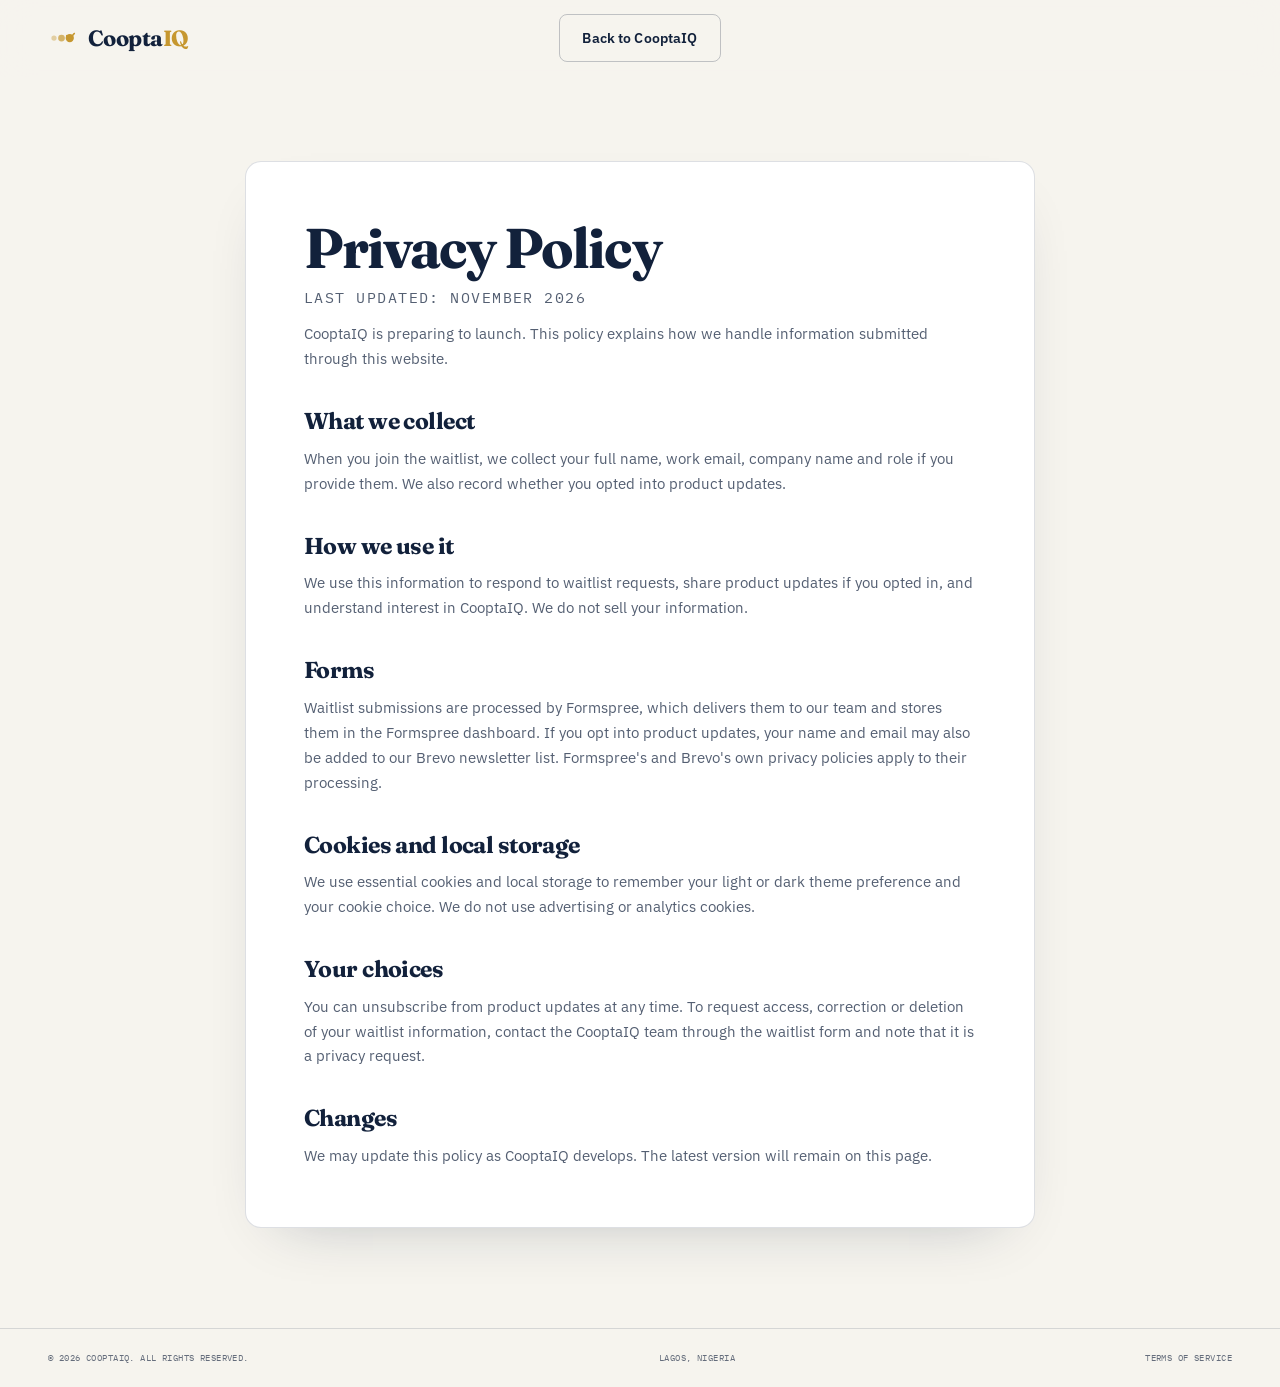
==== commit a54c1760: "Connect Brevo newsletter bridge" ====
--- a/privacy.html
+++ b/privacy.html
@@ -61,7 +61,7 @@
         <p>We use this information to respond to waitlist requests, share product updates if you opted in, and understand interest in CooptaIQ. We do not sell your information.</p>
 
         <h2>Forms</h2>
-        <p>Waitlist submissions are processed by Formspree, which delivers them to our team and stores them in the Formspree dashboard. Formspree's own privacy policy applies to its processing.</p>
+        <p>Waitlist submissions are processed by Formspree, which delivers them to our team and stores them in the Formspree dashboard. If you opt into product updates, your name and email may also be added to our Brevo newsletter list. Formspree's and Brevo's own privacy policies apply to their processing.</p>
 
         <h2>Cookies and local storage</h2>
         <p>We use essential cookies and local storage to remember your light or dark theme preference and your cookie choice. We do not use advertising or analytics cookies.</p>
--- a/styles.css
+++ b/styles.css
@@ -331,9 +331,9 @@
 .site-header.is-scrolled { border-bottom-color: var(--line); }
 
 .header-inner {
-  display: flex;
-  align-items: center;
-  justify-content: space-between;
+  display: grid;
+  grid-template-columns: 1fr auto 1fr;
+  align-items: center;
   gap: 24px;
   min-height: 76px;
 }
@@ -341,6 +341,7 @@
 .header-actions {
   display: flex;
   align-items: center;
+  justify-self: end;
   gap: 10px;
   flex: 0 0 auto;
 }
@@ -348,6 +349,7 @@
 .brand {
   display: inline-flex;
   align-items: center;
+  justify-self: start;
   gap: 10px;
   min-height: 44px;
   flex: 0 0 auto;
@@ -367,8 +369,11 @@
 .site-nav {
   display: flex;
   align-items: center;
+  justify-self: center;
   gap: 24px;
 }
+
+.nav-cta-mobile { display: none; }
 
 .site-nav > a:not(.btn) {
   position: relative;
@@ -554,6 +559,19 @@
   min-width: 0;
 }
 
+.hero-shot {
+  display: block;
+  width: 100%;
+  height: auto;
+  aspect-ratio: 16 / 10;
+  object-fit: cover;
+  object-position: top left;
+  background: #FFFFFF;
+  border: 1px solid var(--line);
+  border-radius: 18px;
+  box-shadow: var(--shadow-lg);
+}
+
 .preview-label {
   display: inline-flex;
   align-items: center;
@@ -1050,6 +1068,86 @@
 .section-note strong { color: var(--ink); font-weight: 600; }
 
 /* =========================================================
+   Recruitment assessments
+   ========================================================= */
+
+.section--recruit { background: var(--page); }
+
+.recruit-panel {
+  display: grid;
+  grid-template-columns: minmax(0, 0.9fr) minmax(0, 1.1fr);
+  gap: clamp(32px, 5vw, 64px);
+  padding: clamp(24px, 4.5vw, 48px);
+  background: var(--surface);
+  border: 1px solid var(--line);
+  border-top: 3px solid var(--brass);
+  border-radius: var(--radius);
+  box-shadow: var(--shadow);
+}
+
+.recruit-copy h2 {
+  max-width: 430px;
+  font-size: clamp(31px, 3.4vw, 44px);
+}
+
+.recruit-copy > p:not(.kicker):not(.recruit-note) {
+  max-width: 440px;
+  margin-top: 16px;
+  color: var(--muted);
+  font-size: 14.5px;
+  line-height: 1.7;
+}
+
+.recruit-note {
+  max-width: 430px;
+  margin-top: 20px;
+  padding-left: 14px;
+  border-left: 2px solid var(--brass);
+  color: var(--faint);
+  font-size: 12px;
+  line-height: 1.6;
+}
+.recruit-note strong { color: var(--ink); font-weight: 600; }
+
+.recruit-steps {
+  display: flex;
+  flex-direction: column;
+  justify-content: center;
+  border-top: 1px solid var(--line);
+}
+
+.recruit-steps li {
+  display: flex;
+  align-items: flex-start;
+  gap: 15px;
+  padding: 17px 0;
+  border-bottom: 1px solid var(--line);
+}
+.recruit-steps li:last-child { padding-bottom: 0; border-bottom: 0; }
+
+.recruit-num {
+  display: inline-flex;
+  align-items: center;
+  justify-content: center;
+  width: 28px;
+  height: 28px;
+  flex: 0 0 auto;
+  border: 1px solid rgba(198, 151, 47, 0.55);
+  border-radius: 50%;
+  color: var(--brass);
+  font-family: var(--mono);
+  font-size: 8.5px;
+}
+
+.recruit-steps h3 {
+  margin-bottom: 3px;
+  color: var(--ink);
+  font-size: 18px;
+  line-height: 1.2;
+}
+.recruit-steps p { color: var(--muted); font-size: 13px; line-height: 1.55; }
+
+/* =========================================================
    How it works
    ========================================================= */
 
@@ -1101,6 +1199,19 @@
   background: #FFFFFF;
   border-radius: 10px;
   color: #12213B;
+  box-shadow: 0 16px 36px -28px rgba(0, 0, 0, 0.5);
+}
+
+.step-shot {
+  display: block;
+  width: 100%;
+  height: 168px;
+  margin-top: 22px;
+  object-fit: cover;
+  object-position: top left;
+  background: #FFFFFF;
+  border: 1px solid rgba(18, 33, 59, 0.12);
+  border-radius: 10px;
   box-shadow: 0 16px 36px -28px rgba(0, 0, 0, 0.5);
 }
 .mini-ui-head {
@@ -1206,8 +1317,8 @@
 }
 
 .product-frame {
-  display: grid;
-  grid-template-columns: 170px minmax(0, 1fr);
+  display: block;
+  padding: 0;
   overflow: hidden;
   background: #FFFFFF;
   border: 1px solid rgba(18, 33, 59, 0.14);
@@ -1215,6 +1326,15 @@
   box-shadow: var(--shadow-lg);
   color: #12213B;
 }
+
+.product-shot {
+  display: block;
+  width: 100%;
+  height: auto;
+  background: #FFFFFF;
+}
+
+.product-shot.is-swapping { animation: panel-in 260ms var(--ease) both; }
 
 .product-side {
   display: flex;
@@ -1961,12 +2081,22 @@
 @media (max-width: 900px) {
   .menu-toggle { display: inline-flex; }
 
+  .header-inner {
+    position: relative;
+    grid-template-columns: 1fr auto;
+  }
+
+  .header-actions .nav-cta { display: none; }
+
   .site-nav {
     position: absolute;
     top: 100%;
-    left: 0;
-    right: 0;
+    left: calc(-1 * var(--gutter));
+    right: calc(-1 * var(--gutter));
     display: none;
+    grid-column: 1 / -1;
+    justify-self: stretch;
+    width: auto;
     flex-direction: column;
     align-items: stretch;
     gap: 0;
@@ -1982,7 +2112,8 @@
     font-size: 15px;
   }
   .site-nav > a:not(.btn)::after { display: none; }
-  .site-nav .nav-cta {
+  .site-nav .nav-cta-mobile {
+    display: inline-flex;
     width: 100%;
     margin-top: 18px;
     min-height: 48px;
@@ -1995,6 +2126,10 @@
   .feature-grid,
   .who-grid { grid-template-columns: 1fr 1fr; }
   .step-grid { grid-template-columns: 1fr; }
+
+  .recruit-panel { grid-template-columns: 1fr; gap: 26px; }
+  .recruit-copy h2 { max-width: 580px; }
+  .recruit-note { max-width: 580px; }
   .step-card { padding: 24px; }
   .mini-ui { max-width: 430px; }
   .step-card p { max-width: 520px; }
@@ -2025,6 +2160,8 @@
   .who-grid { grid-template-columns: 1fr; }
 
   .hero { padding-top: 48px; }
+  .hero-shot { aspect-ratio: 4 / 3; }
+  .step-shot { height: 190px; }
   .hero-actions .btn { flex: 1 1 auto; }
   .dash { grid-template-columns: 1fr; }
   .dash-side { display: none; }
@@ -2067,8 +2204,12 @@
   .form-grid { grid-template-columns: 1fr; }
   .waitlist-card { padding: 22px 18px 24px; }
 
-  .product-tabs { width: 100%; }
-  .product-tab { flex: 1 0 auto; }
+  .product-tabs {
+    width: 100%;
+    flex-wrap: wrap;
+    overflow: visible;
+  }
+  .product-tab { flex: 1 1 auto; }
 
   .footer-top { grid-template-columns: 1fr; gap: 28px; }
   .footer-brand { grid-column: auto; }
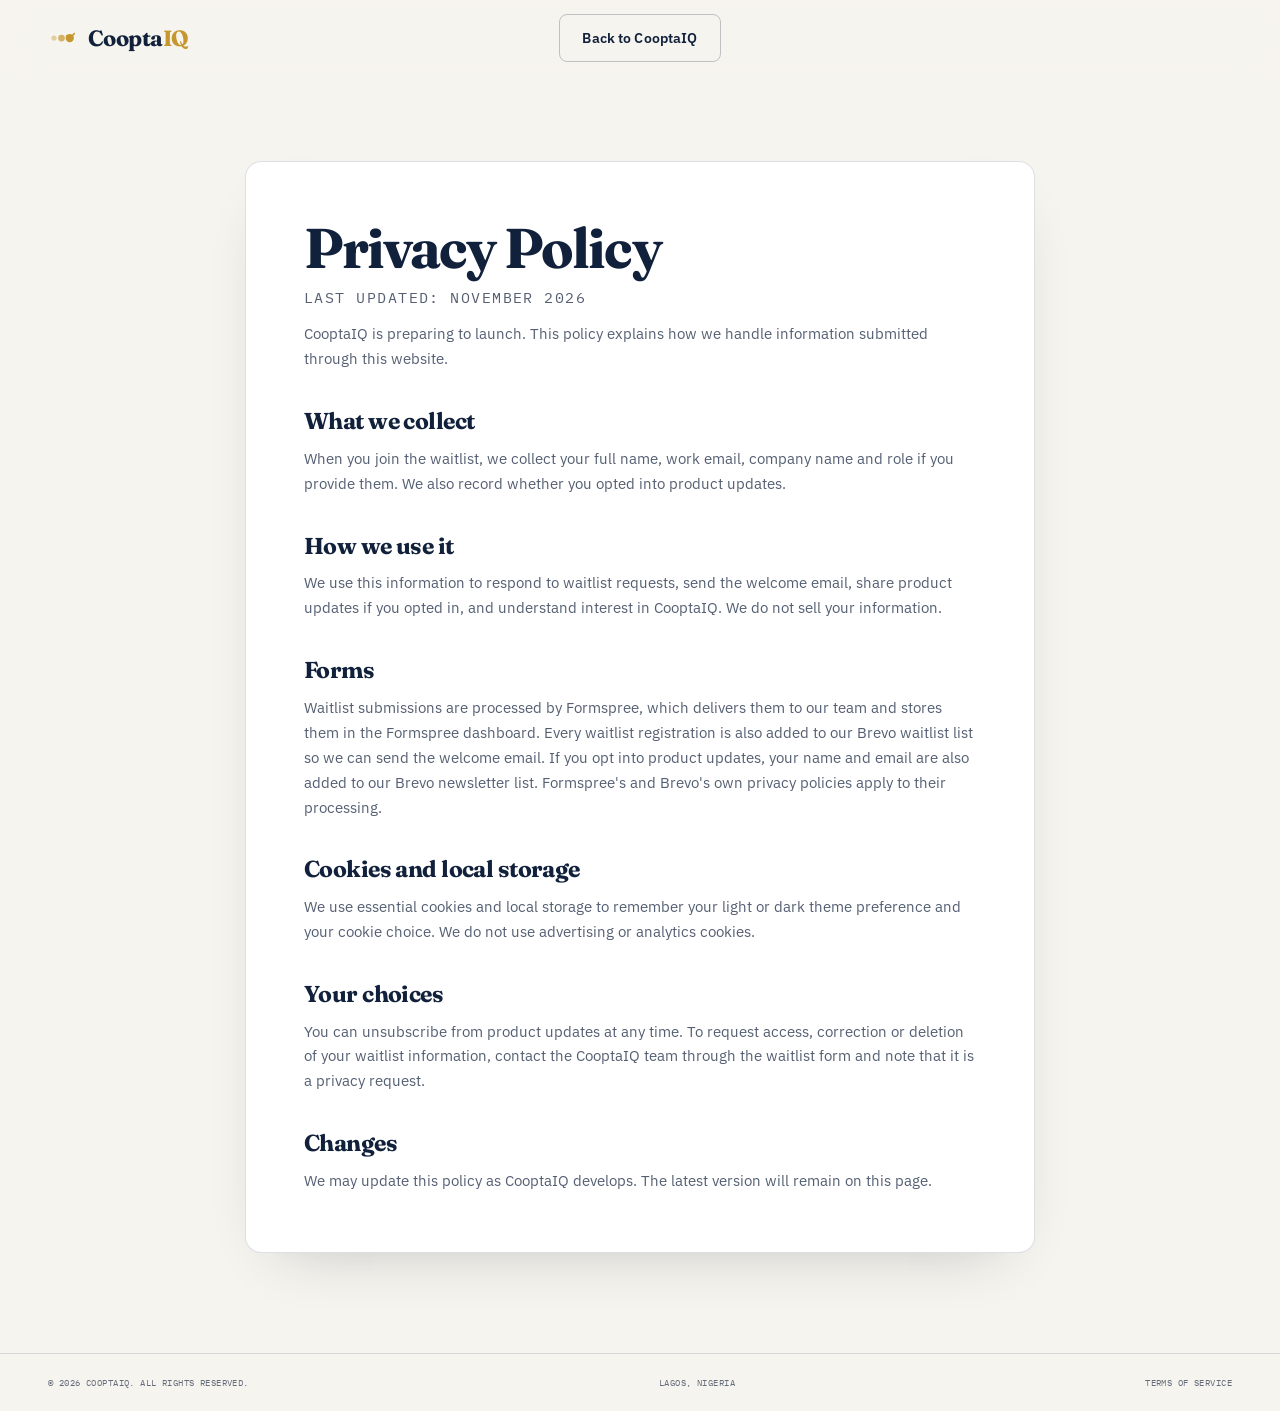
==== commit 81c025f6: "Add waitlist welcome flow" ====
--- a/privacy.html
+++ b/privacy.html
@@ -6,6 +6,18 @@
   <title>Privacy Policy — CooptaIQ</title>
   <meta name="description" content="How CooptaIQ handles information submitted through the CooptaIQ waitlist.">
   <meta name="theme-color" content="#F6F4EE">
+  <link rel="canonical" href="https://www.cooptaiq.com/privacy">
+  <meta name="robots" content="index, follow, max-image-preview:large">
+  <script type="application/ld+json">
+  {
+    "@context": "https://schema.org",
+    "@type": "WebPage",
+    "name": "Privacy Policy — CooptaIQ",
+    "url": "https://www.cooptaiq.com/privacy",
+    "isPartOf": { "@id": "https://www.cooptaiq.com/#website" },
+    "inLanguage": "en"
+  }
+  </script>
   <script>
     (function () {
       var saved = null;
@@ -58,10 +70,10 @@
         <p>When you join the waitlist, we collect your full name, work email, company name and role if you provide them. We also record whether you opted into product updates.</p>
 
         <h2>How we use it</h2>
-        <p>We use this information to respond to waitlist requests, share product updates if you opted in, and understand interest in CooptaIQ. We do not sell your information.</p>
+        <p>We use this information to respond to waitlist requests, send the welcome email, share product updates if you opted in, and understand interest in CooptaIQ. We do not sell your information.</p>
 
         <h2>Forms</h2>
-        <p>Waitlist submissions are processed by Formspree, which delivers them to our team and stores them in the Formspree dashboard. If you opt into product updates, your name and email may also be added to our Brevo newsletter list. Formspree's and Brevo's own privacy policies apply to their processing.</p>
+        <p>Waitlist submissions are processed by Formspree, which delivers them to our team and stores them in the Formspree dashboard. Every waitlist registration is also added to our Brevo waitlist list so we can send the welcome email. If you opt into product updates, your name and email are also added to our Brevo newsletter list. Formspree's and Brevo's own privacy policies apply to their processing.</p>
 
         <h2>Cookies and local storage</h2>
         <p>We use essential cookies and local storage to remember your light or dark theme preference and your cookie choice. We do not use advertising or analytics cookies.</p>
